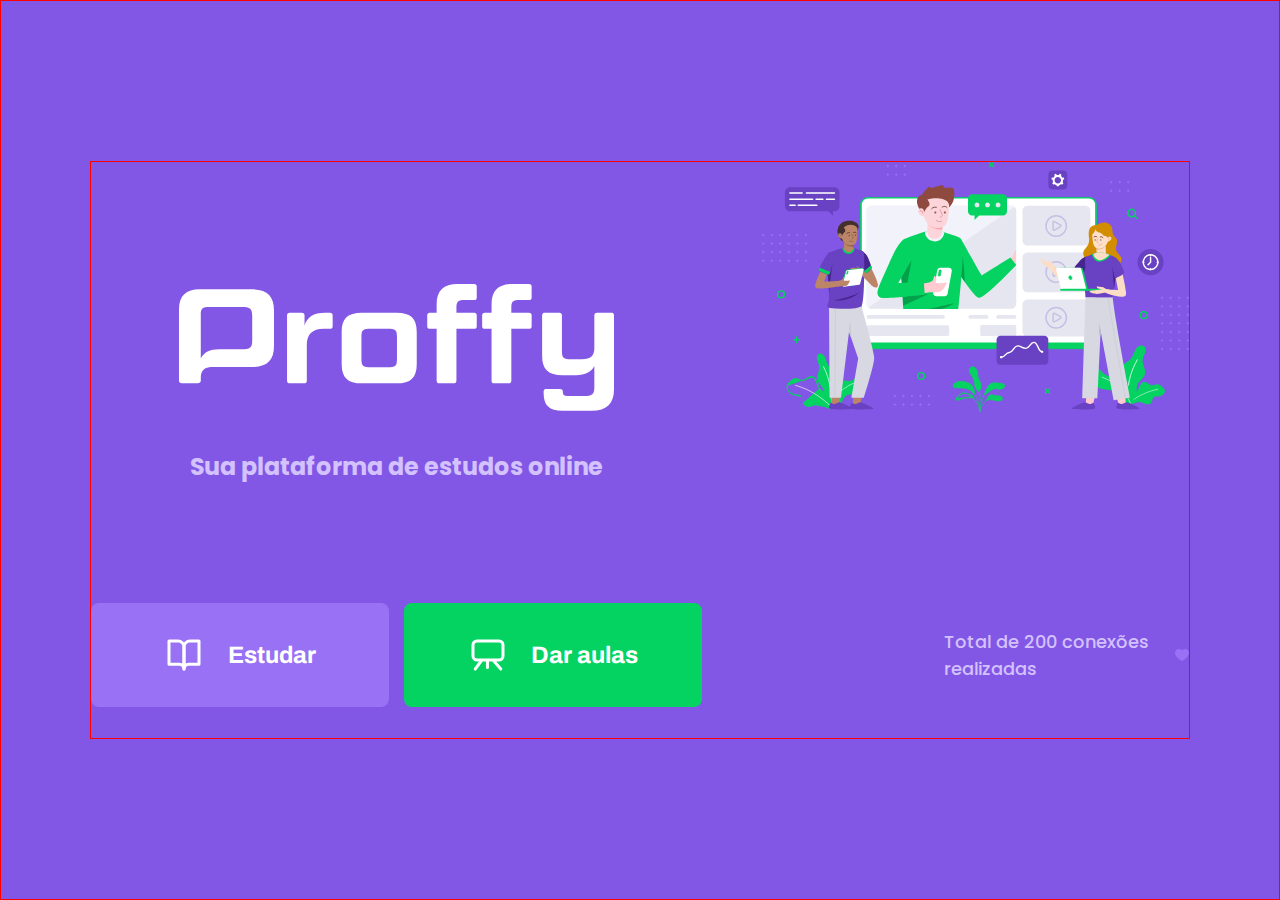
==== plataforma_proffy/basic/index.html @ 31d2a9db "up" ====
<!DOCTYPE html>
<html lang="pt-br">

    <head>
        <title>Proffy</title>
        <meta charset="UTF-8">
        <meta name="viewport" content= "width=device-width, initial-scale=1.0">
        <link href="https://fonts.googleapis.com/css2?family=Archivo:wght@400;700&amp;family=Poppins:wght@400;600&amp;display=swap" rel="stylesheet">
        <link rel="stylesheet" href="css/main.css">
        <link rel="stylesheet" href="css/partials/page-landing.css">
        <link rel="stylesheet" href="css/responsive.css">     
    </head>

    <body id = "page-landing">

        <div id="container">
            <div id="logo-container">
                <img src="images/logo.svg" alt="Proffy">
                <h2>Sua plataforma de estudos online</h2>
            </div>
            <img class="hero-image" src="images/landing.svg" alt="Plataforma de estudo">

            <div class="buttons">
                <a class="study" href="study.html"> <img src="images/icons/study.svg" alt="Estudar"> Estudar </a>
                <a class="give-classes" href="give-classes.html"> <img src="images/icons/give-classes.svg" alt="Dar aulas"> Dar aulas </a>
            </div>
            <p class="total-connentions"> Total de 200 conexões realizadas <img src="images/icons/purple-heart.svg" alt="coração roxo"> </p>

        </div>
    </body>
</html>
---- plataforma_proffy/basic/css/main.css ----
:root {
    --color-background: #F0F0F7;
    --color-primary-lighter: #9871F5;
    --color-primary-light: #916BEA;
    --color-primary: #8257E5;
    --color-primary-dark: #774DD6;
    --color-primary-darker: #6842c2;
    --color-secondary: #04D361;
    --color-secondary-dark: #04BF58;
    --color-title-in-primary: #FFFFFF;
    --color-text-in-primary: #D4C2FF;
    --color-text-title: #32264D;
    --color-text-complement: #9C98A6;
    --color-text-base: #6A6180;
    --color-line-in-white: #E6E6F0;
    --color-input-background: #F8F8FC;
    --color-button-text: #FFFFFF;
    --color-box-base: #FFFFFF;
    --color-box-footer: #FAFAFC;
    --color-small-info: #C1BCCC;
    
    font-size: 60%; 
    /* controle das medidas, tamanho padrão; 16px = 1rm = 100% */
}
* {
    margin: 0;
    padding: 0;
    box-sizing: border-box;
}
html, body{
    height: 100vh;
}
body {
    background-color: var(--color-background);
    display: flex;
    align-items: center;
    justify-content: center;
    border: 1px solid red;
}
body, input, button, textarea {
    font-weight: 500;
    font-family: Poppins;
    font-size: 1.6rem;
    color: var(--color-text-base)
}
#container {

    width: 90vw;
    max-width: 700px;
    border: 1px solid red;
}
---- plataforma_proffy/basic/css/partials/page-landing.css ----
:root{
    font-size: 40%;
}
#page-landing {
    background: var(--color-primary);
}
#page-landing #container {
    color: var(--color-text-in-primary);
}
#logo-container img {
    height: 10rem;
}
#logo-container {
    text-align: center;
    margin-bottom: 3.2rem;
}
.logo-container h2 {
    font-weight: 500;
    font-size: 3.6rem;
    line-height: 4.6rem;
    margin-top: 0.8rem;
}
.hero-image {
    width: 100%;
}
.buttons {
    display: flex;  
    justify-content: center;
    margin: 3.2rem 0;
}
.buttons a {
    width: 30rem;
    height: 10.4rem;
    border-radius: .8rem;
    margin-right: 1.6rem;
    font: 700 2.4rem Archivo;
    display: flex;
    align-items: center;
    justify-content: center;
    text-decoration: none;
    color: var(--color-button-text);
    transition:  background 0.4;
}
.buttons a img {
    width: 4rem;
    margin-right: 2.4rem;
}
.buttons a.study {
    background: var(--color-primary-lighter);
}
.buttons a.study:hover {
    background: var(--color-primary-light);
}
.buttons a.give-classes {
    background: var(--color-secondary);
    margin-right: 0;
}
.buttons a.give-classes:hover {
    background: var(--color-secondary-dark);
}
.total-connentions {
    font-size: 1.8rem;
    display: flex;
    align-items: center;
    justify-content: center;
}
.total-connentions img{
    margin-left: 0.8rem;
}
---- plataforma_proffy/basic/css/responsive.css ----
@media (min-width: 1100px) {
    #page-landing #container {
        max-width: 1100px;
        display: grid;
        grid-template-columns: 2fr 1fr 2fr;
        grid-template-rows: 350px 1fr;
        grid-template-areas: 
        "proffy image image"                     
        "button button texting";
        gap: 60px;
    }
    .logo-container {
        grid: proffy;
        text-align: initial;
        align-self: center;
    }
    #logo-container img {
        height: 30%;
        margin-top: 20%;
    }
    #logo-container h2 {
        align-items: center;
        margin-top: 5%;
    }
    .hero-image {
        grid-area: image;
    }
    #buttons {
        grid-area: button;
        justify-content: flex-start;
    }
    .total-connentions {
        grid-area: texting;
    }
}
@media (min-width: 1200px) {
    #logo-container img {
        height: 40%;
        margin-top: 20%;
    }   
}
@media (min-width: 700px) {
    :root{
        font-size: 62%;
    }   
}
@media (max-width: 699px) {
    :root{
        font-size: 40%;
    }
    #logo-container img {
        height: 8rem;
    }
}
@media (max-width: 400px) {
    :root{
        font-size: 35%;
    }
    #logo-container img {
        height: 5rem;
    }    
}
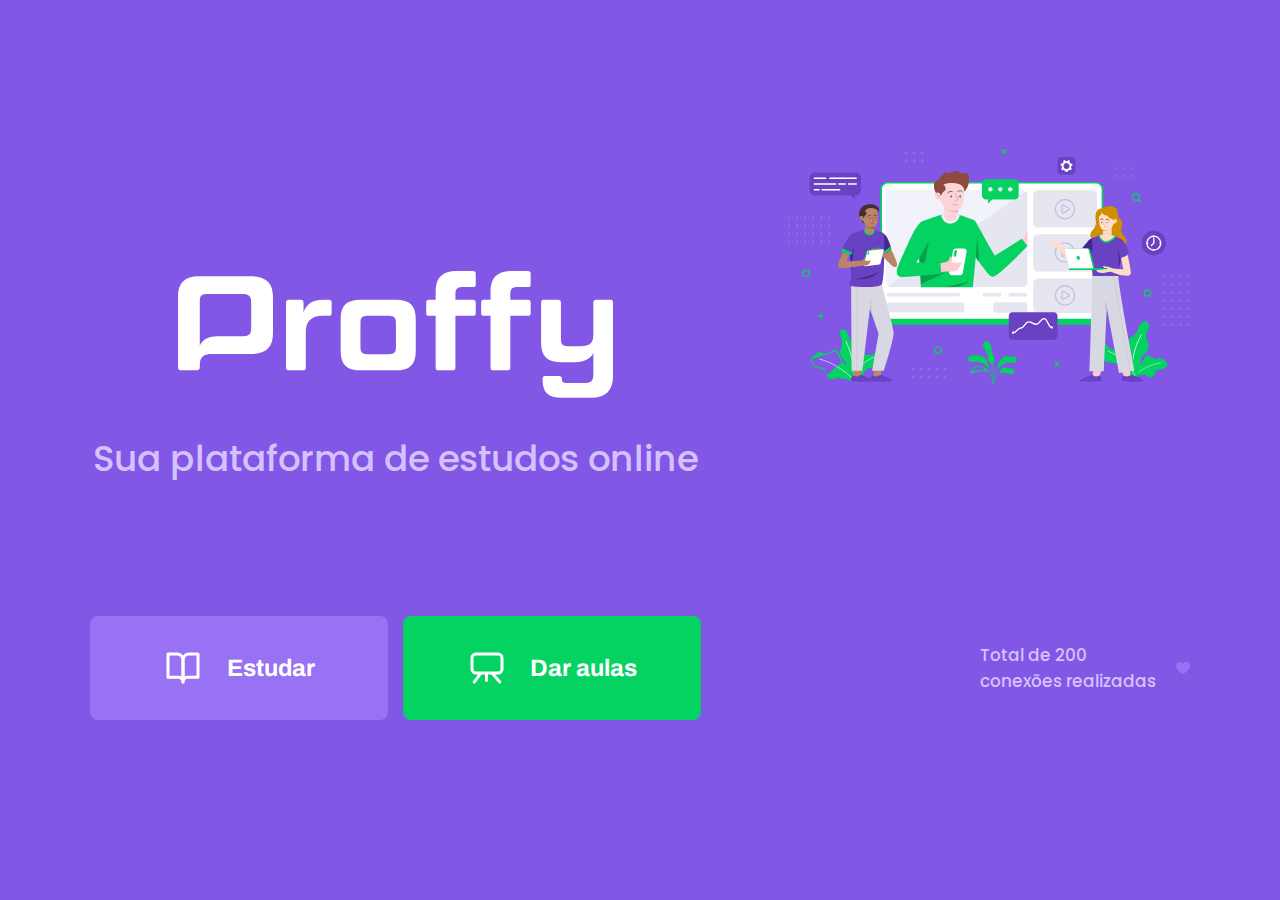
==== commit 8aeae8c1: "up study.htmt and css's responsive" ====
--- a/plataforma_proffy/basic/index.html
+++ b/plataforma_proffy/basic/index.html
@@ -12,20 +12,17 @@
     </head>
 
     <body id = "page-landing">
-
         <div id="container">
             <div id="logo-container">
                 <img src="images/logo.svg" alt="Proffy">
                 <h2>Sua plataforma de estudos online</h2>
             </div>
             <img class="hero-image" src="images/landing.svg" alt="Plataforma de estudo">
-
             <div class="buttons">
                 <a class="study" href="study.html"> <img src="images/icons/study.svg" alt="Estudar"> Estudar </a>
                 <a class="give-classes" href="give-classes.html"> <img src="images/icons/give-classes.svg" alt="Dar aulas"> Dar aulas </a>
             </div>
             <p class="total-connentions"> Total de 200 conexões realizadas <img src="images/icons/purple-heart.svg" alt="coração roxo"> </p>
-
         </div>
     </body>
 </html>--- a/plataforma_proffy/basic/css/main.css
+++ b/plataforma_proffy/basic/css/main.css
@@ -35,7 +35,7 @@
     display: flex;
     align-items: center;
     justify-content: center;
-    border: 1px solid red;
+   
 }
 body, input, button, textarea {
     font-weight: 500;
@@ -44,8 +44,6 @@
     color: var(--color-text-base)
 }
 #container {
-
     width: 90vw;
     max-width: 700px;
-    border: 1px solid red;
 }--- a/plataforma_proffy/basic/css/partials/page-landing.css
+++ b/plataforma_proffy/basic/css/partials/page-landing.css
@@ -14,7 +14,7 @@
     text-align: center;
     margin-bottom: 3.2rem;
 }
-.logo-container h2 {
+#logo-container h2 {
     font-weight: 500;
     font-size: 3.6rem;
     line-height: 4.6rem;
--- a/plataforma_proffy/basic/css/responsive.css
+++ b/plataforma_proffy/basic/css/responsive.css
@@ -8,14 +8,17 @@
         "proffy image image"                     
         "button button texting";
         gap: 60px;
+        column-gap: 87px;
+        row-gap: 86px;
     }
     .logo-container {
         grid: proffy;
         text-align: initial;
         align-self: center;
+        margin: 0;
     }
     #logo-container img {
-        height: 30%;
+        height: 40%;
         margin-top: 20%;
     }
     #logo-container h2 {
@@ -24,25 +27,92 @@
     }
     .hero-image {
         grid-area: image;
+        /*height: 350px;*/
     }
     #buttons {
         grid-area: button;
         justify-content: flex-start;
+        margin: 0;
     }
     .total-connentions {
         grid-area: texting;
+        font-size: 1.7rem;
+        /*justify-self: end;*/
     }
 }
-@media (min-width: 1200px) {
+/*@media (min-width: 1200px) {
     #logo-container img {
         height: 40%;
         margin-top: 20%;
     }   
-}
+}*/
 @media (min-width: 700px) {
     :root{
         font-size: 62%;
-    }   
+    }
+    #page-study #container {
+        max-width: 100vw;
+    }
+    .page-header {
+        height: 200px;
+    }
+    .page-header .top-bar-container {
+        max-width: 1100px;
+    }
+    .page-header .top-bar-container a img {
+        height: 5.5rem;
+    }
+    .page-header .header-content {
+        max-width: 740px;
+        flex: 1 1;
+        padding-bottom: 48px;
+        flex-direction: column;
+        justify-content: center;
+        margin: 0 auto;
+    }
+    .page-header .header-content strong {
+        font: 700 5.2rem Archivo;
+        max-width: 350px;
+    }
+    .teacher-item header, .teacher-item footer {
+        padding: 32px; 
+    }
+    #search-teachers {
+        display: grid;
+        grid-template-columns: repeat( 4, 1fr );
+        gap: 16px;
+        position: absolute;
+        bottom: -28px;
+    }
+    #search-teachers .select-block {
+        margin-bottom: 0;
+    }
+    .select-block label, .input-block label {
+        font-size: 2.2rem;
+    }
+    .input-block input, .select-block select {
+        height: 5.6rem;
+    }
+    #page-study main {
+        padding: 32px 0;
+        max-width: 740px;
+        margin: 0 auto;
+    }
+    .teacher-item > p {
+        padding: 0 32px;
+    }  
+    .teacher-item footer p strong {
+        display: initial;
+        margin-left: 10px;
+    }
+    .teacher-item footer button {
+        width: 245px;
+        font-size: 14px;
+        justify-content: center;
+    }
+    .teacher-item footer button img{
+        margin-right: 10px;
+    }
 }
 @media (max-width: 699px) {
     :root{
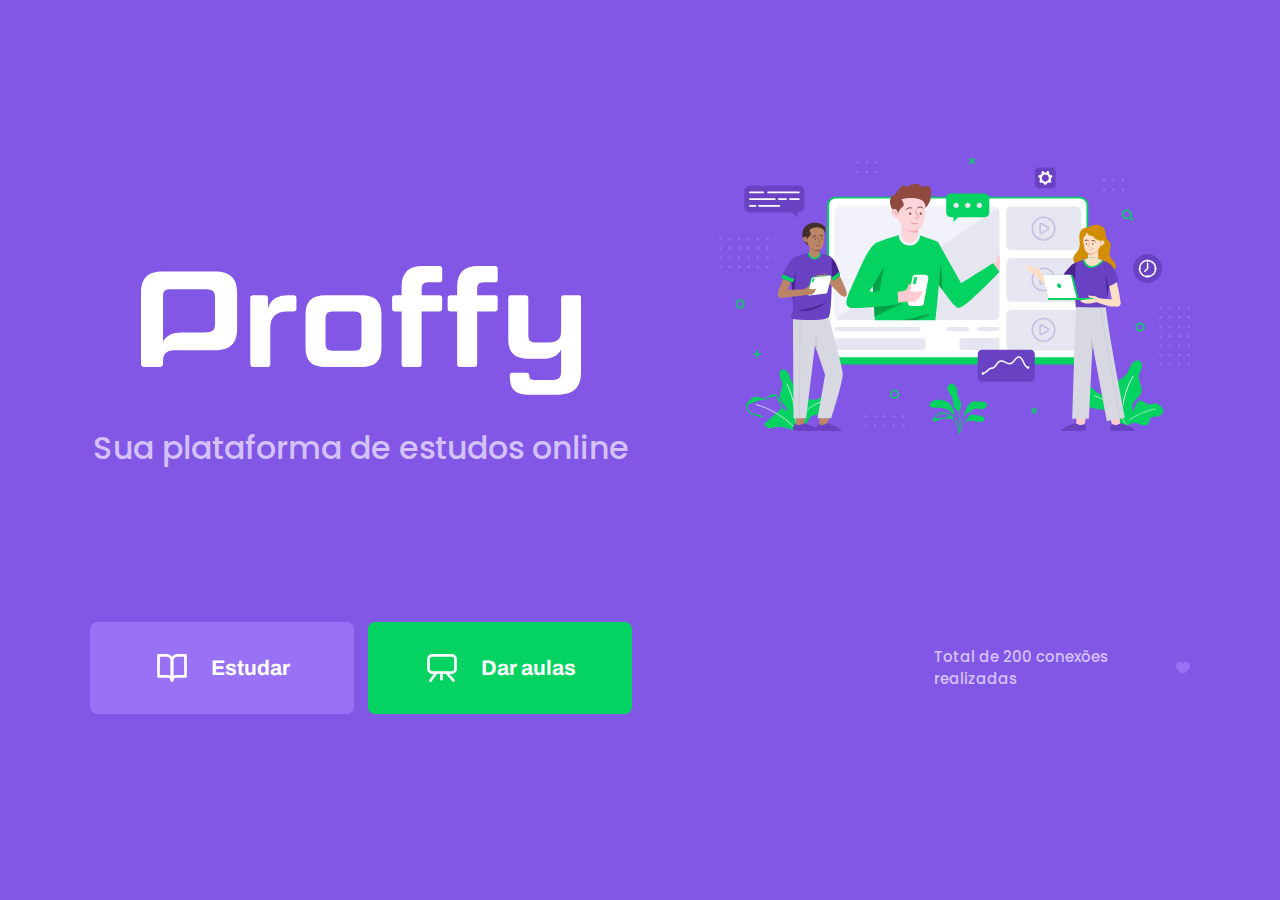
==== commit f11bd6ad: "up" ====
--- a/plataforma_proffy/basic/index.html
+++ b/plataforma_proffy/basic/index.html
@@ -5,6 +5,9 @@
         <title>Proffy</title>
         <meta charset="UTF-8">
         <meta name="viewport" content= "width=device-width, initial-scale=1.0">
+        <meta name="theme-color" content="#8257e5"> 
+        <link rel="shortcut icon" href="images/favicon.png" type="images/icons">
+
         <link href="https://fonts.googleapis.com/css2?family=Archivo:wght@400;700&amp;family=Poppins:wght@400;600&amp;display=swap" rel="stylesheet">
         <link rel="stylesheet" href="css/main.css">
         <link rel="stylesheet" href="css/partials/page-landing.css">
--- a/plataforma_proffy/basic/css/responsive.css
+++ b/plataforma_proffy/basic/css/responsive.css
@@ -48,7 +48,7 @@
 }*/
 @media (min-width: 700px) {
     :root{
-        font-size: 62%;
+        font-size: 55%;
     }
     #page-study #container {
         max-width: 100vw;
@@ -113,6 +113,9 @@
     .teacher-item footer button img{
         margin-right: 10px;
     }
+    #page-give-classes #container{
+        max-width: 100vw;
+    }
 }
 @media (max-width: 699px) {
     :root{
